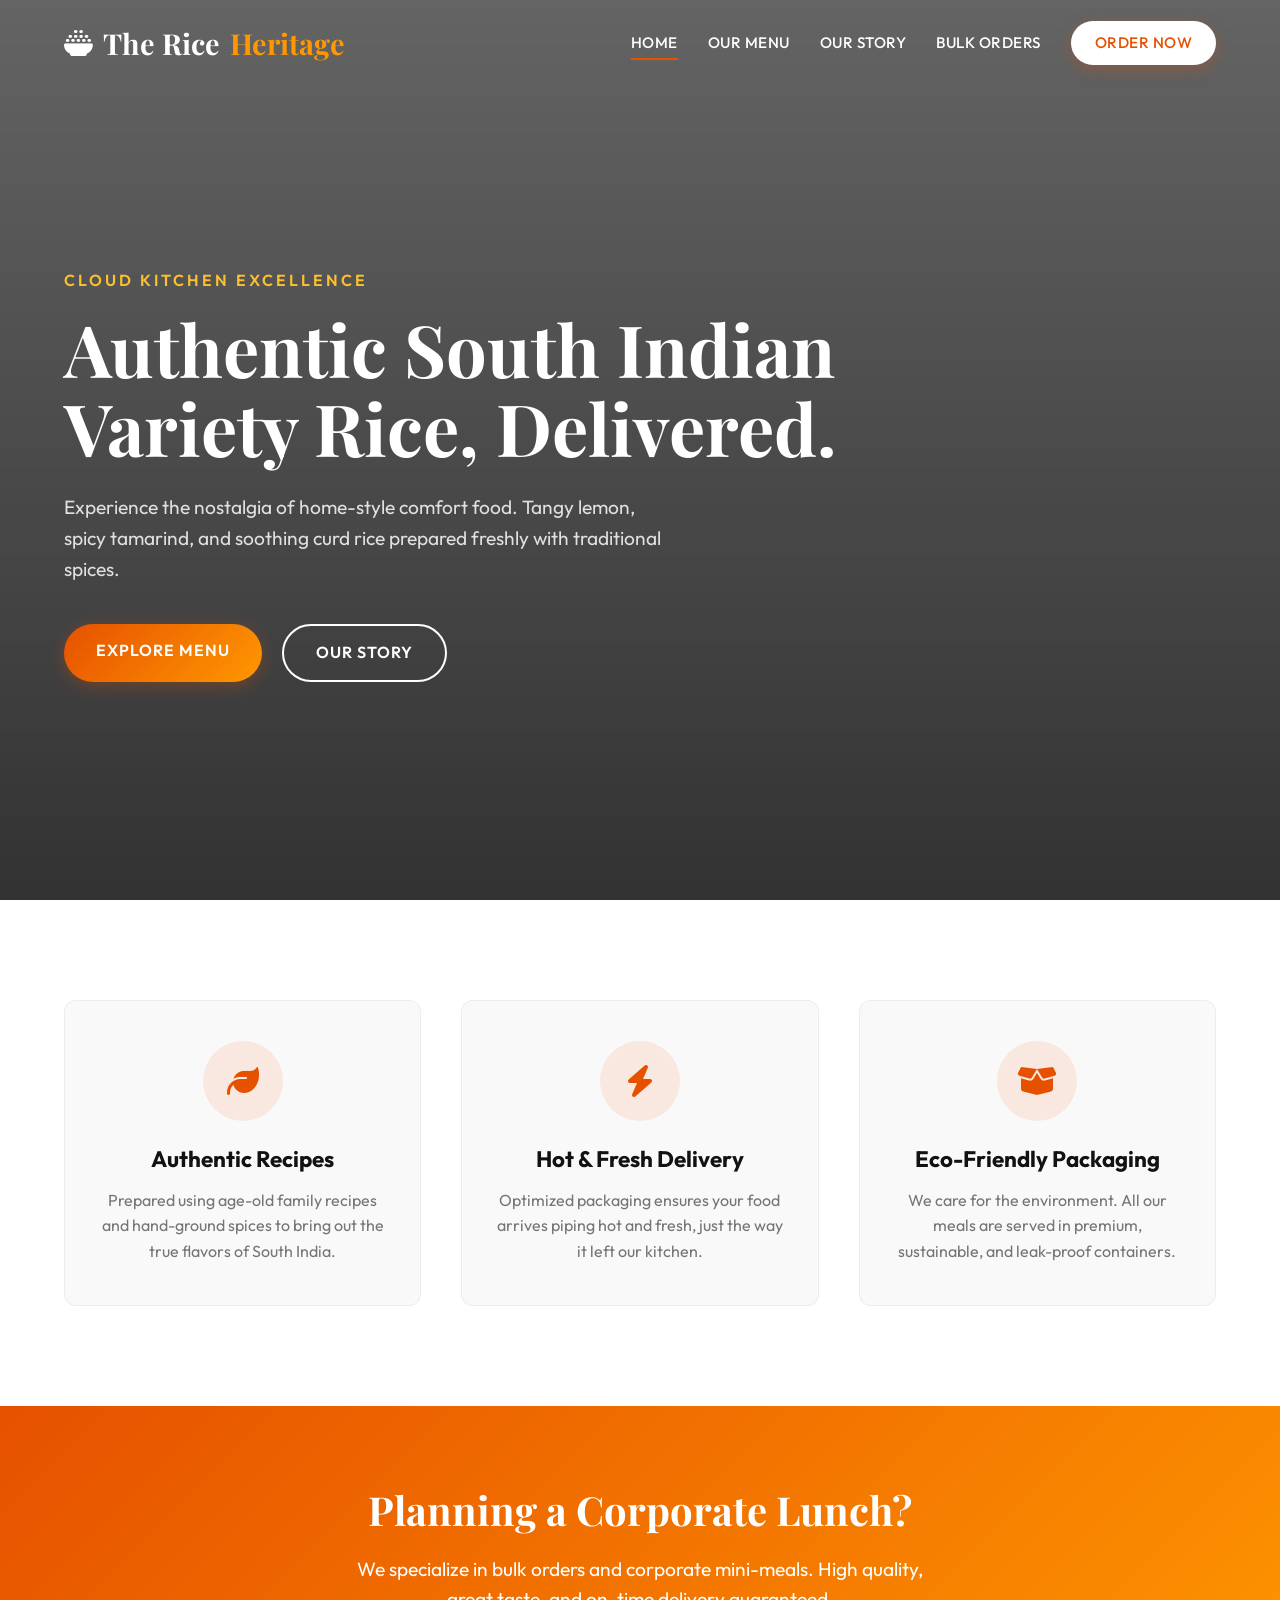
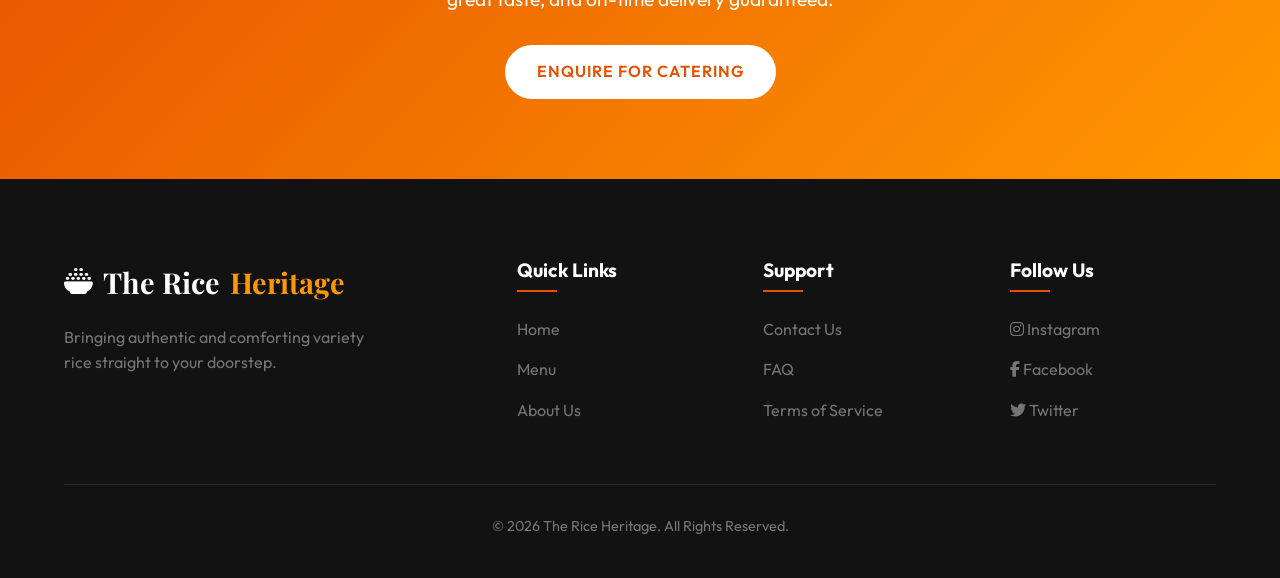
==== VarietyRice/index.html @ 0c96a44a "first commit" ====
<!DOCTYPE html>
<html lang="en">
<head>
  <meta charset="UTF-8">
  <meta name="viewport" content="width=device-width, initial-scale=1.0">
  <title>The Rice Heritage | Authentic South Indian Variety Rice</title>
  <meta name="description" content="Premium, home-style South Indian variety rice delivered to your doorstep. Lemon, Tamarind, Curd rice and more.">
  <link rel="stylesheet" href="styles.css">
  <link rel="stylesheet" href="https://cdnjs.cloudflare.com/ajax/libs/font-awesome/6.4.0/css/all.min.css">
  <style>
    /* Page Specific Styles */
    .hero {
      min-height: 100vh;
      display: flex;
      align-items: center;
      position: relative;
      background-image: linear-gradient(rgba(0,0,0,0.6), rgba(0,0,0,0.8)), url('file:///C:/Users/jeein/.gemini/antigravity/brain/d72fa2c3-065e-4936-9f61-3ec3bd0325a1/variety_rice_hero_1773127442870.png');
      background-size: cover;
      background-position: center;
      background-attachment: fixed;
      color: var(--white);
      padding: 0 5%;
    }

    .hero-content {
      max-width: 800px;
      z-index: 2;
      margin-top: 50px;
    }

    .hero-subtitle {
      font-family: var(--font-sans);
      color: var(--secondary-color);
      letter-spacing: 3px;
      text-transform: uppercase;
      font-weight: 600;
      margin-bottom: 15px;
      display: inline-block;
    }

    .hero h1 {
      font-size: 4.5rem;
      color: var(--white);
      margin-bottom: 25px;
      line-height: 1.1;
    }

    .hero p {
      font-size: 1.2rem;
      color: #e0e0e0;
      margin-bottom: 40px;
      max-width: 600px;
    }

    .hero-buttons {
      display: flex;
      gap: 20px;
    }

    /* Features Section */
    .features {
      background-color: var(--white);
      display: grid;
      grid-template-columns: repeat(auto-fit, minmax(300px, 1fr));
      gap: 40px;
    }

    .feature-card {
      text-align: center;
      padding: 40px 30px;
      border-radius: 12px;
      background: var(--light-bg);
      transition: var(--transition);
      border: 1px solid rgba(0,0,0,0.05);
    }

    .feature-card:hover {
      transform: translateY(-10px);
      box-shadow: var(--shadow-md);
      border-color: var(--primary-color);
    }

    .feature-icon {
      width: 80px;
      height: 80px;
      background: rgba(230, 81, 0, 0.1);
      color: var(--primary-color);
      border-radius: 50%;
      display: flex;
      align-items: center;
      justify-content: center;
      font-size: 32px;
      margin: 0 auto 25px;
      transition: var(--transition);
    }

    .feature-card:hover .feature-icon {
      background: var(--primary-color);
      color: var(--white);
    }

    .feature-card h3 {
      font-family: var(--font-sans);
      font-size: 1.4rem;
      margin-bottom: 15px;
    }

    .feature-card p {
      color: var(--text-light);
    }

    /* Call to Action */
    .cta-section {
      background: linear-gradient(135deg, var(--primary-color), var(--primary-light));
      color: var(--white);
      text-align: center;
      padding: 80px 5%;
    }

    .cta-section h2 {
      color: var(--white);
      font-size: 2.5rem;
      margin-bottom: 20px;
    }

    .cta-section p {
      font-size: 1.2rem;
      margin-bottom: 30px;
      max-width: 600px;
      margin-left: auto;
      margin-right: auto;
    }

    .cta-section .btn {
      background: var(--white);
      color: var(--primary-color);
    }

    .cta-section .btn:hover {
      background: var(--dark-bg);
      color: var(--white);
      box-shadow: none;
    }

    @media (max-width: 768px) {
      .hero h1 { font-size: 3rem; }
      .hero-buttons { flex-direction: column; }
    }
  </style>
</head>
<body>

  <!-- Header -->
  <header>
    <a href="index.html" class="logo"><i class="fa-solid fa-bowl-rice"></i> The Rice <span>Heritage</span></a>
    
    <button class="mobile-menu-btn">
      <i class="fa-solid fa-bars"></i>
    </button>

    <nav class="nav-links">
      <a href="index.html">Home</a>
      <a href="menu.html">Our Menu</a>
      <a href="about.html">Our Story</a>
      <a href="contact.html">Bulk Orders</a>
      <a href="menu.html" class="btn btn-primary nav-btn">Order Now</a>
    </nav>
  </header>

  <!-- Hero Section -->
  <section class="hero reveal">
    <div class="hero-content">
      <span class="hero-subtitle animate-up delay-1">Cloud Kitchen Excellence</span>
      <h1 class="animate-up delay-2">Authentic South Indian Variety Rice, Delivered.</h1>
      <p class="animate-up delay-3">Experience the nostalgia of home-style comfort food. Tangy lemon, spicy tamarind, and soothing curd rice prepared freshly with traditional spices.</p>
      <div class="hero-buttons animate-up delay-3">
        <a href="menu.html" class="btn btn-primary">Explore Menu</a>
        <a href="about.html" class="btn btn-outline" style="color:var(--white); border-color:var(--white);">Our Story</a>
      </div>
    </div>
  </section>

  <!-- Features Section -->
  <section class="section-padding features">
    <div class="feature-card reveal delay-1">
      <div class="feature-icon"><i class="fa-solid fa-leaf"></i></div>
      <h3>Authentic Recipes</h3>
      <p>Prepared using age-old family recipes and hand-ground spices to bring out the true flavors of South India.</p>
    </div>
    <div class="feature-card reveal delay-2">
      <div class="feature-icon"><i class="fa-solid fa-bolt"></i></div>
      <h3>Hot & Fresh Delivery</h3>
      <p>Optimized packaging ensures your food arrives piping hot and fresh, just the way it left our kitchen.</p>
    </div>
    <div class="feature-card reveal delay-3">
      <div class="feature-icon"><i class="fa-solid fa-box-open"></i></div>
      <h3>Eco-Friendly Packaging</h3>
      <p>We care for the environment. All our meals are served in premium, sustainable, and leak-proof containers.</p>
    </div>
  </section>

  <!-- Call to Action -->
  <section class="cta-section reveal">
    <h2>Planning a Corporate Lunch?</h2>
    <p>We specialize in bulk orders and corporate mini-meals. High quality, great taste, and on-time delivery guaranteed.</p>
    <a href="contact.html" class="btn">Enquire For Catering</a>
  </section>

  <!-- Footer -->
  <footer>
    <div class="footer-grid">
      <div class="footer-brand">
        <a href="index.html" class="logo"><i class="fa-solid fa-bowl-rice"></i> The Rice <span>Heritage</span></a>
        <p>Bringing authentic and comforting variety rice straight to your doorstep.</p>
      </div>
      <div class="footer-col">
        <h4>Quick Links</h4>
        <ul>
          <li><a href="index.html">Home</a></li>
          <li><a href="menu.html">Menu</a></li>
          <li><a href="about.html">About Us</a></li>
        </ul>
      </div>
      <div class="footer-col">
        <h4>Support</h4>
        <ul>
          <li><a href="contact.html">Contact Us</a></li>
          <li><a href="#">FAQ</a></li>
          <li><a href="#">Terms of Service</a></li>
        </ul>
      </div>
      <div class="footer-col">
        <h4>Follow Us</h4>
        <ul>
          <li><a href="#"><i class="fa-brands fa-instagram"></i> Instagram</a></li>
          <li><a href="#"><i class="fa-brands fa-facebook-f"></i> Facebook</a></li>
          <li><a href="#"><i class="fa-brands fa-twitter"></i> Twitter</a></li>
        </ul>
      </div>
    </div>
    <div class="footer-bottom">
      <p>&copy; 2026 The Rice Heritage. All Rights Reserved.</p>
    </div>
  </footer>

  <script src="script.js"></script>
</body>
</html>
---- VarietyRice/styles.css ----
@import url('https://fonts.googleapis.com/css2?family=Outfit:wght@300;400;500;600;700&family=Playfair+Display:ital,wght@0,600;0,700;1,600&display=swap');

:root {
  --primary-color: #E65100; /* Deep Saffron/Orange */
  --primary-light: #FF9800; /* Bright Orange */
  --secondary-color: #FBC02D; /* Turmeric Yellow */
  --accent-green: #2E7D32; /* Coriander/Curry Leaf Green */
  --dark-bg: #121212;
  --dark-surface: #1E1E1E;
  --light-bg: #F9F9F9;
  --white: #FFFFFF;
  --text-main: #333333;
  --text-light: #757575;
  --text-inverse: #FFFFFF;
  --gold: #D4AF37;
  
  --font-sans: 'Outfit', sans-serif;
  --font-serif: 'Playfair Display', serif;
  
  --transition: all 0.3s cubic-bezier(0.25, 0.8, 0.25, 1);
  --shadow-sm: 0 4px 6px rgba(0,0,0,0.05);
  --shadow-md: 0 10px 20px rgba(0,0,0,0.08);
  --shadow-lg: 0 15px 30px rgba(230, 81, 0, 0.15);
}

* {
  margin: 0;
  padding: 0;
  box-sizing: border-box;
}

body {
  font-family: var(--font-sans);
  color: var(--text-main);
  background-color: var(--light-bg);
  line-height: 1.6;
  overflow-x: hidden;
}

h1, h2, h3, h4, h5, h6 {
  font-family: var(--font-serif);
  color: var(--dark-bg);
  line-height: 1.2;
}

a {
  text-decoration: none;
  color: inherit;
}

ul {
  list-style: none;
}

/* Typography Utilities */
.text-primary { color: var(--primary-color); }
.text-gold { color: var(--gold); }
.text-center { text-align: center; }

/* Buttons */
.btn {
  display: inline-block;
  padding: 14px 32px;
  border-radius: 50px;
  font-weight: 600;
  font-size: 1rem;
  cursor: pointer;
  transition: var(--transition);
  border: none;
  font-family: var(--font-sans);
  text-transform: uppercase;
  letter-spacing: 1px;
}

.btn-primary {
  background: linear-gradient(135deg, var(--primary-color), var(--primary-light));
  color: var(--white);
  box-shadow: 0 4px 15px rgba(230, 81, 0, 0.3);
}

.btn-primary:hover {
  transform: translateY(-3px);
  box-shadow: 0 8px 25px rgba(230, 81, 0, 0.4);
}

.btn-outline {
  background: transparent;
  color: var(--primary-color);
  border: 2px solid var(--primary-color);
}

.btn-outline:hover {
  background: var(--primary-color);
  color: var(--white);
}

/* Navbar */
header {
  position: fixed;
  top: 0;
  left: 0;
  width: 100%;
  padding: 20px 5%;
  display: flex;
  justify-content: space-between;
  align-items: center;
  z-index: 1000;
  transition: var(--transition);
}

header.scrolled {
  background-color: rgba(255, 255, 255, 0.95);
  backdrop-filter: blur(10px);
  padding: 15px 5%;
  box-shadow: var(--shadow-sm);
}

header.scrolled .logo,
header.scrolled .nav-links a {
  color: var(--dark-bg);
}

.logo {
  font-family: var(--font-serif);
  font-size: 1.8rem;
  font-weight: 700;
  color: var(--white);
  display: flex;
  align-items: center;
  gap: 10px;
}

.logo span {
  color: var(--primary-light);
}

header.scrolled .logo span {
  color: var(--primary-color);
}

.nav-links {
  display: flex;
  gap: 30px;
  align-items: center;
}

.nav-links a {
  color: var(--white);
  font-weight: 500;
  position: relative;
  font-size: 0.95rem;
  text-transform: uppercase;
  letter-spacing: 0.5px;
}

.nav-links a::after {
  content: '';
  position: absolute;
  bottom: -5px;
  left: 0;
  width: 0%;
  height: 2px;
  background-color: var(--primary-color);
  transition: var(--transition);
}

.nav-links a:hover::after,
.nav-links a.active::after {
  width: 100%;
}

.mobile-menu-btn {
  display: none;
  font-size: 24px;
  background: none;
  border: none;
  color: var(--white);
  cursor: pointer;
}

header.scrolled .mobile-menu-btn {
  color: var(--dark-bg);
}

.nav-btn {
  padding: 10px 24px;
  background: var(--white);
  color: var(--primary-color) !important;
  border-radius: 50px;
  font-weight: 600;
}

header.scrolled .nav-btn {
  background: var(--primary-color);
  color: var(--white) !important;
}

/* Footer */
footer {
  background-color: var(--dark-bg);
  color: var(--white);
  padding: 80px 5% 40px;
}

.footer-grid {
  display: grid;
  grid-template-columns: 2fr 1fr 1fr 1fr;
  gap: 40px;
  margin-bottom: 60px;
}

.footer-brand .logo {
  margin-bottom: 20px;
}

.footer-brand p {
  color: var(--text-light);
  max-width: 300px;
}

.footer-col h4 {
  color: var(--white);
  font-family: var(--font-sans);
  font-size: 1.2rem;
  margin-bottom: 25px;
  position: relative;
  padding-bottom: 10px;
}

.footer-col h4::after {
  content: '';
  position: absolute;
  bottom: 0;
  left: 0;
  width: 40px;
  height: 2px;
  background-color: var(--primary-color);
}

.footer-col ul {
  display: flex;
  flex-direction: column;
  gap: 15px;
}

.footer-col a {
  color: var(--text-light);
  transition: var(--transition);
}

.footer-col a:hover {
  color: var(--primary-color);
  padding-left: 5px;
}

.footer-bottom {
  text-align: center;
  padding-top: 30px;
  border-top: 1px solid rgba(255,255,255,0.1);
  color: var(--text-light);
  font-size: 0.9rem;
}

/* Utilities */
.section-padding {
  padding: 100px 5%;
}

.section-header {
  text-align: center;
  margin-bottom: 60px;
}

.section-subtitle {
  color: var(--primary-color);
  font-weight: 600;
  text-transform: uppercase;
  letter-spacing: 2px;
  display: block;
  margin-bottom: 10px;
  font-size: 0.9rem;
}

.section-title {
  font-size: 2.8rem;
}

/* Animations */
@keyframes fadeInUp {
  from {
    opacity: 0;
    transform: translateY(30px);
  }
  to {
    opacity: 1;
    transform: translateY(0);
  }
}

.animate-up {
  opacity: 0;
  animation: fadeInUp 0.8s ease forwards;
}

.delay-1 { animation-delay: 0.2s; }
.delay-2 { animation-delay: 0.4s; }
.delay-3 { animation-delay: 0.6s; }

/* Responsive */
@media (max-width: 992px) {
  .footer-grid {
    grid-template-columns: 1fr 1fr;
  }
}

@media (max-width: 768px) {
  .nav-links {
    position: fixed;
    top: 0;
    right: -100%;
    width: 250px;
    height: 100vh;
    background-color: var(--white);
    flex-direction: column;
    justify-content: center;
    box-shadow: var(--shadow-lg);
    transition: 0.4s ease;
  }
  
  .nav-links.active {
    right: 0;
  }
  
  .nav-links a {
    color: var(--dark-bg);
  }
  
  .mobile-menu-btn {
    display: block;
    z-index: 1001;
  }
  
  .mobile-menu-btn.active {
    color: var(--dark-bg);
  }
  
  .footer-grid {
    grid-template-columns: 1fr;
    text-align: center;
  }
  
  .footer-col h4::after {
    left: 50%;
    transform: translateX(-50%);
  }
  
  .footer-brand p {
    margin: 0 auto;
  }
}
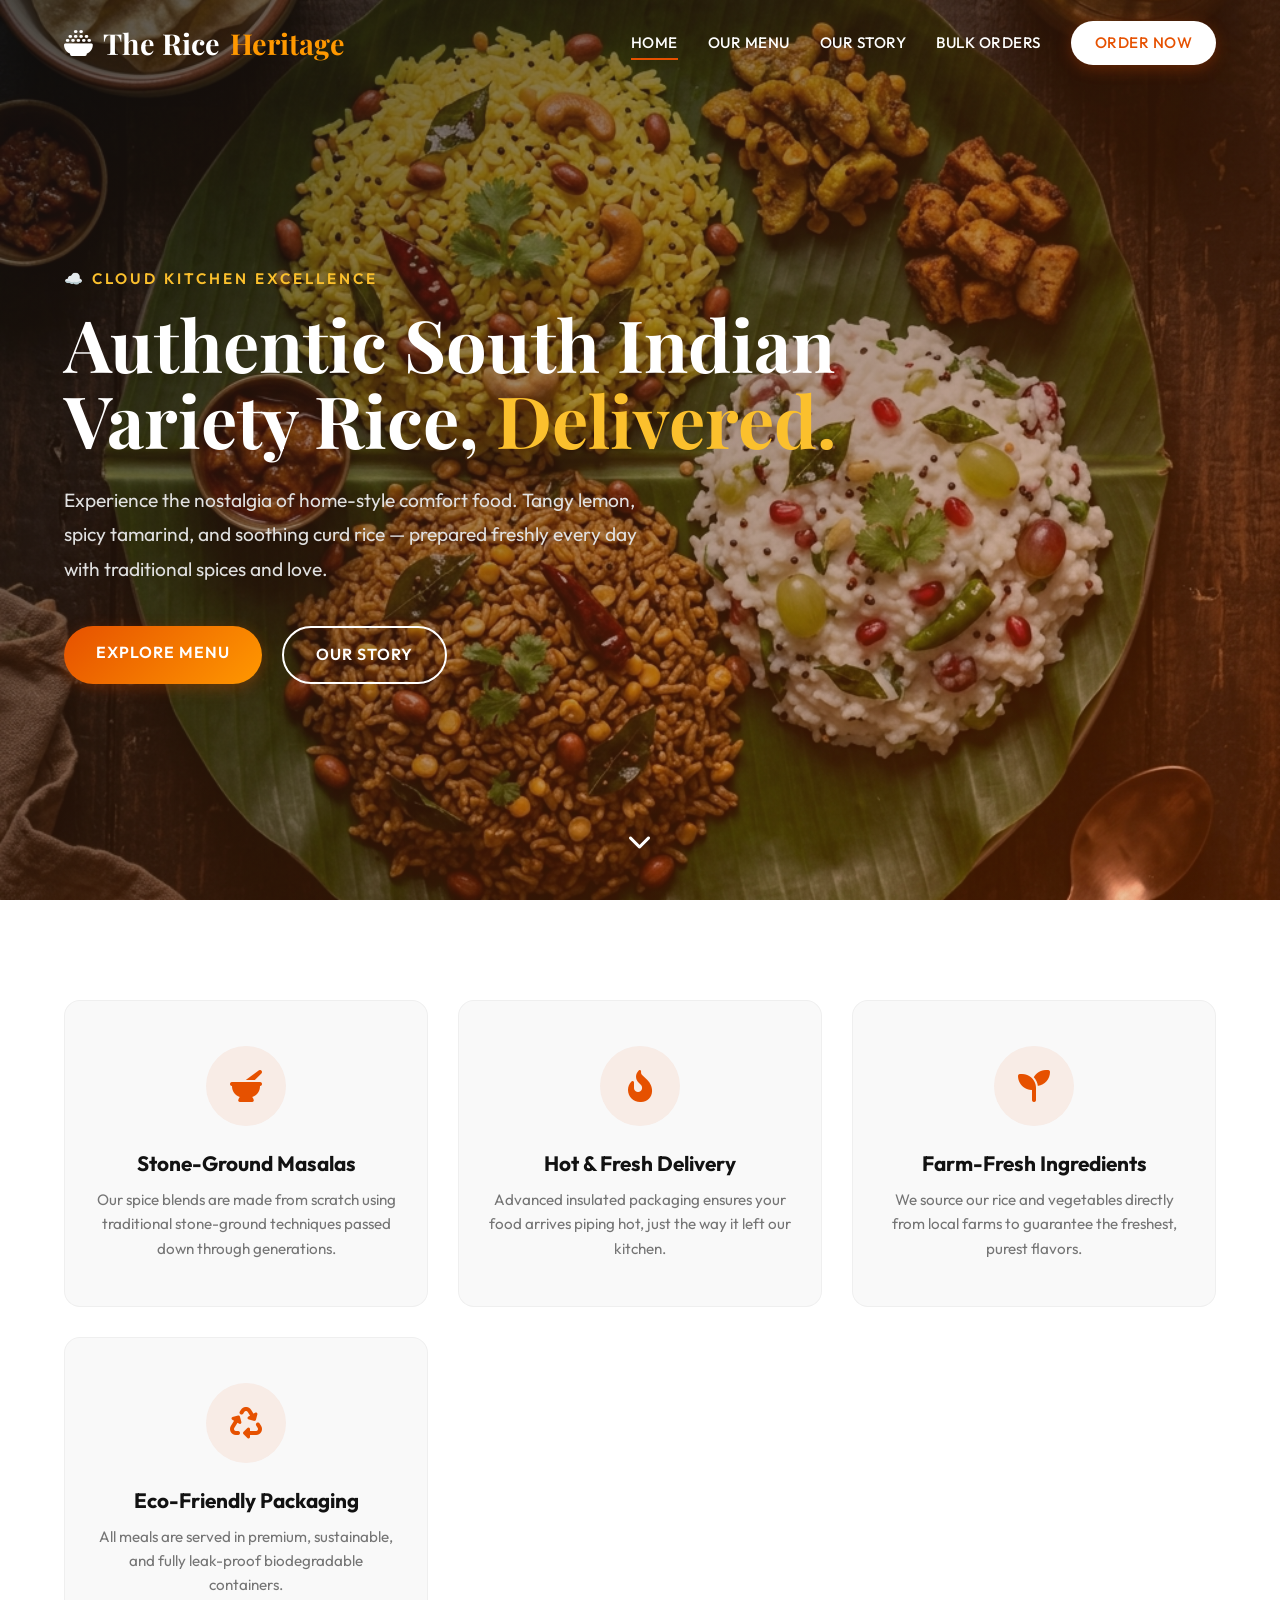
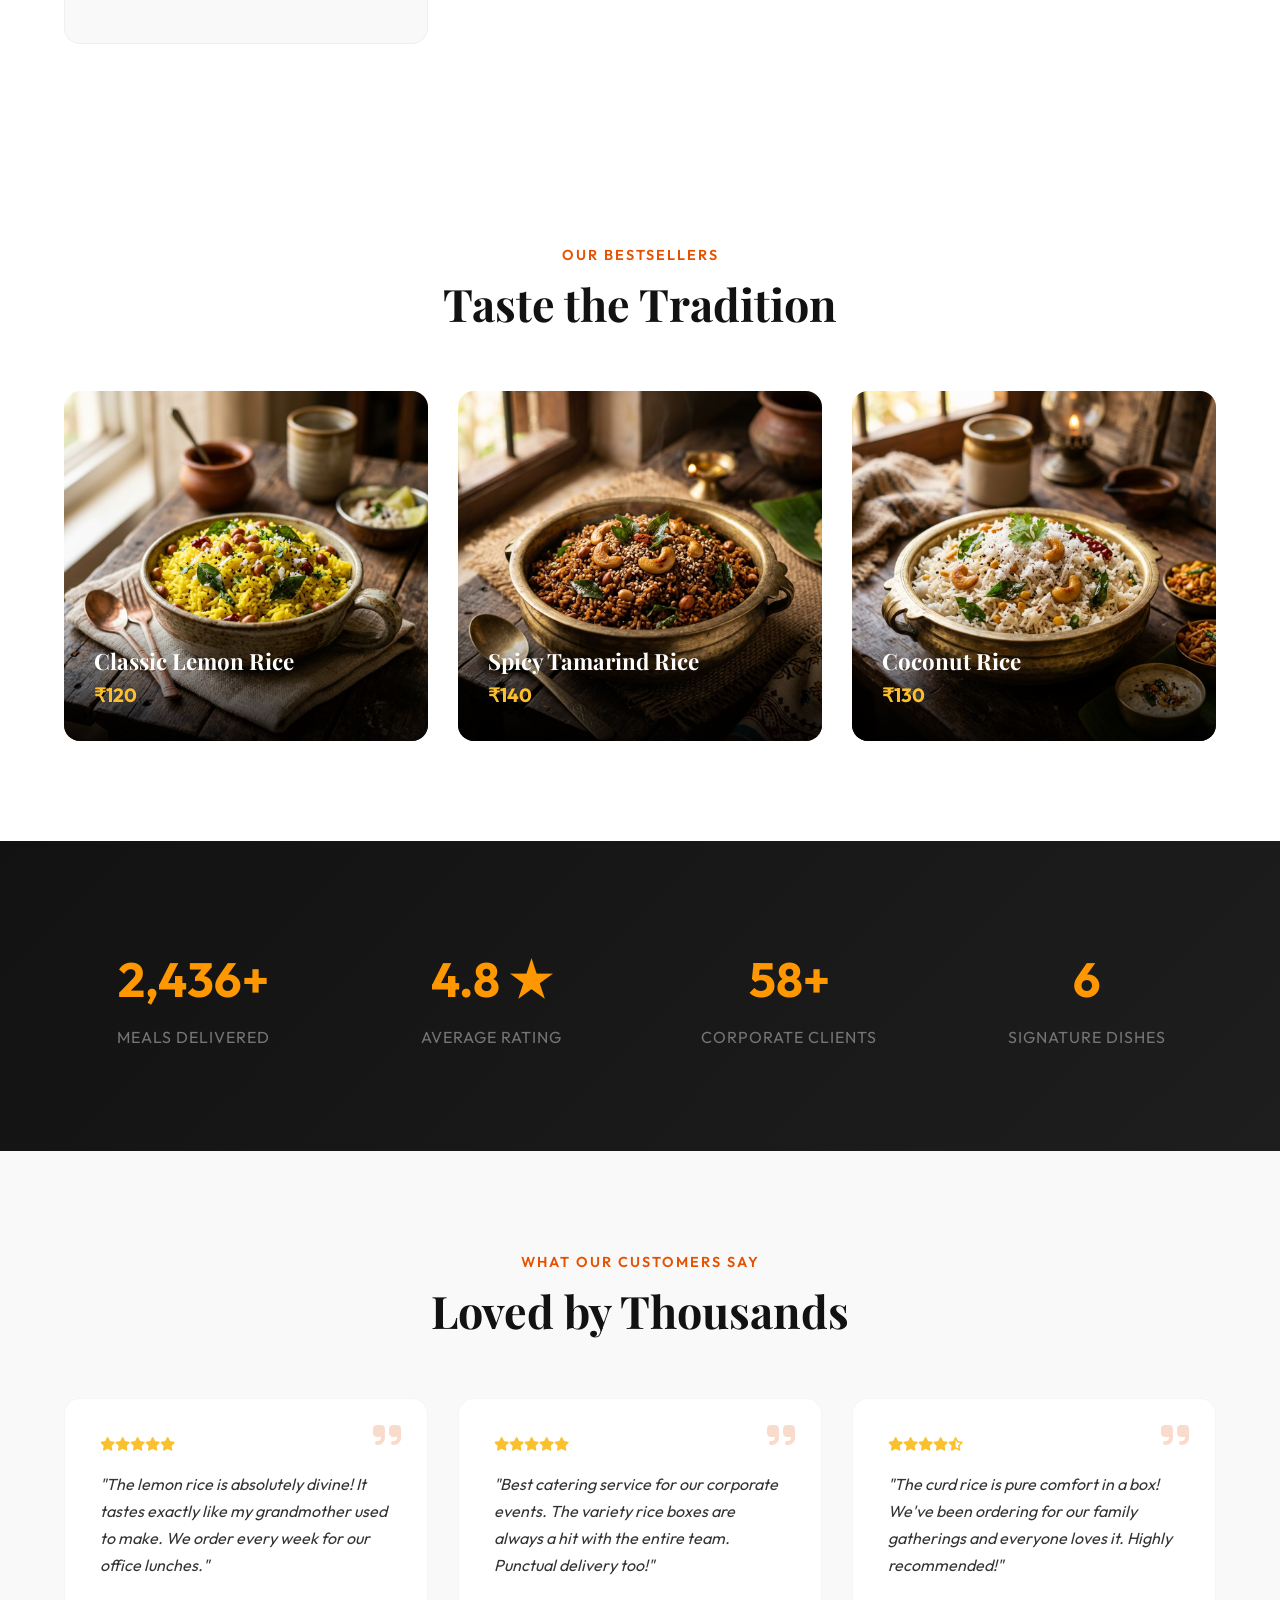
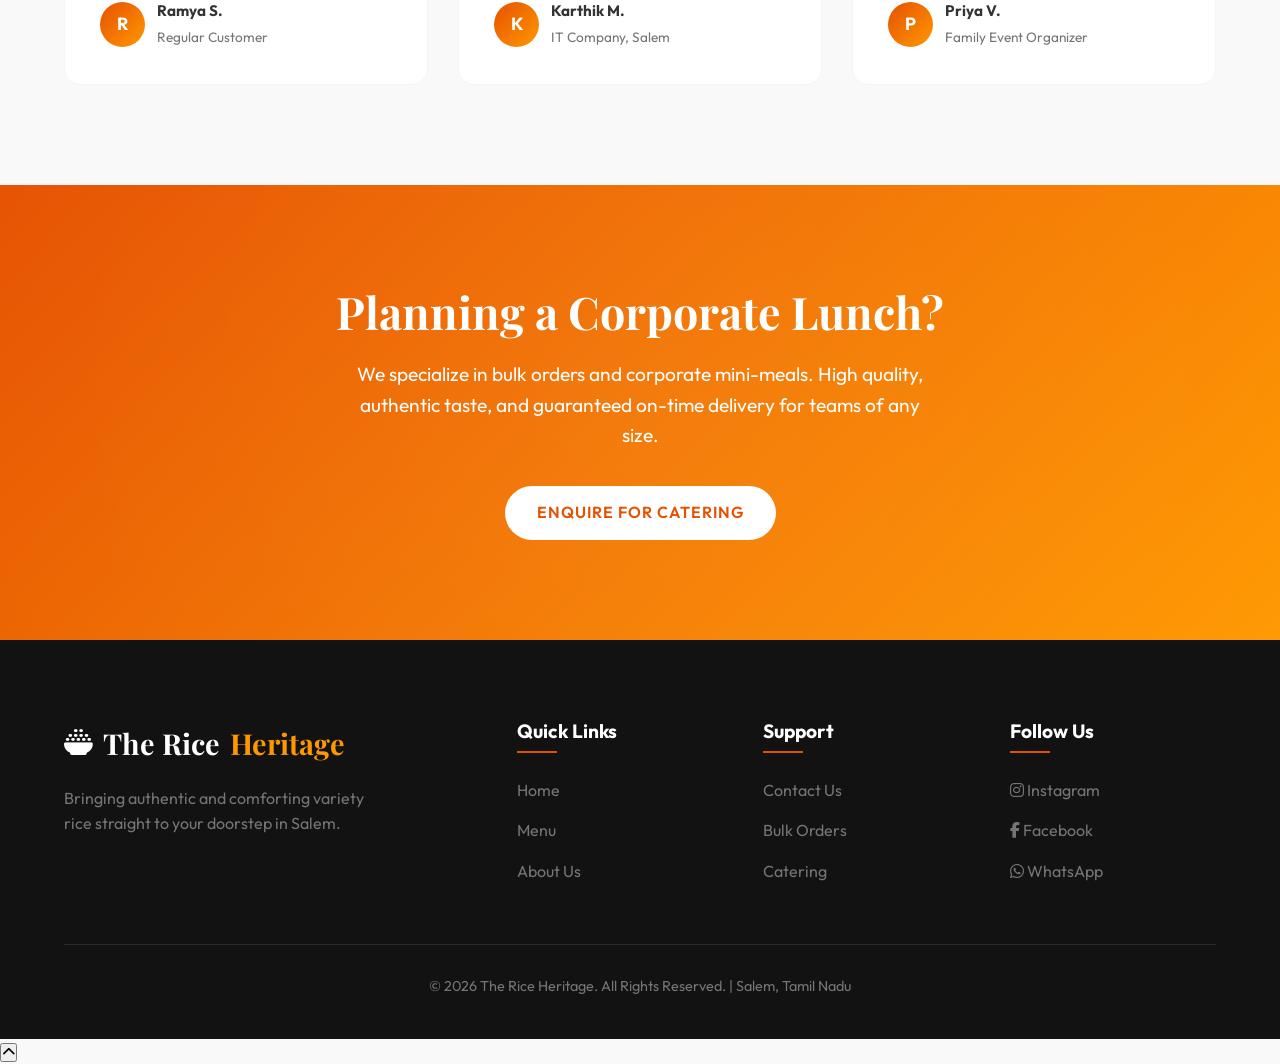
==== commit 3ce7ed87: "🚀 Major website enhancement - hosting ready - Enhanced all 4 pages with rich content, SEO meta tags," ====
--- a/VarietyRice/index.html
+++ b/VarietyRice/index.html
@@ -3,31 +3,32 @@
 <head>
   <meta charset="UTF-8">
   <meta name="viewport" content="width=device-width, initial-scale=1.0">
-  <title>The Rice Heritage | Authentic South Indian Variety Rice</title>
-  <meta name="description" content="Premium, home-style South Indian variety rice delivered to your doorstep. Lemon, Tamarind, Curd rice and more.">
+  <title>The Rice Heritage | Authentic South Indian Variety Rice in Salem</title>
+  <meta name="description" content="Premium, home-style South Indian variety rice delivered fresh to your doorstep in Salem. Lemon, Tamarind, Curd, Coconut, and Tomato rice. Order on Zomato & Swiggy.">
+  <meta name="keywords" content="variety rice, South Indian food, lemon rice, tamarind rice, curd rice, cloud kitchen Salem, food delivery Salem">
+  <meta name="author" content="The Rice Heritage">
+  <meta property="og:title" content="The Rice Heritage | Authentic South Indian Variety Rice">
+  <meta property="og:description" content="Premium cloud kitchen serving authentic South Indian variety rice in Salem. Order now on Zomato & Swiggy.">
+  <meta property="og:image" content="images/hero.png">
+  <meta property="og:type" content="website">
+  <meta name="twitter:card" content="summary_large_image">
+  <link rel="icon" type="image/svg+xml" href="data:image/svg+xml,<svg xmlns='http://www.w3.org/2000/svg' viewBox='0 0 100 100'><text y='0.9em' font-size='90'>🍚</text></svg>">
   <link rel="stylesheet" href="styles.css">
   <link rel="stylesheet" href="https://cdnjs.cloudflare.com/ajax/libs/font-awesome/6.4.0/css/all.min.css">
   <style>
-    /* Page Specific Styles */
     .hero {
       min-height: 100vh;
       display: flex;
       align-items: center;
       position: relative;
-      background-image: linear-gradient(rgba(0,0,0,0.6), rgba(0,0,0,0.8)), url('file:///C:/Users/jeein/.gemini/antigravity/brain/d72fa2c3-065e-4936-9f61-3ec3bd0325a1/variety_rice_hero_1773127442870.png');
+      background-image: linear-gradient(135deg, rgba(18,18,18,0.7), rgba(230,81,0,0.3)), url('images/hero.png');
       background-size: cover;
       background-position: center;
       background-attachment: fixed;
       color: var(--white);
       padding: 0 5%;
     }
-
-    .hero-content {
-      max-width: 800px;
-      z-index: 2;
-      margin-top: 50px;
-    }
-
+    .hero-content { max-width: 800px; z-index: 2; margin-top: 50px; }
     .hero-subtitle {
       font-family: var(--font-sans);
       color: var(--secondary-color);
@@ -36,106 +37,206 @@
       font-weight: 600;
       margin-bottom: 15px;
       display: inline-block;
-    }
-
-    .hero h1 {
-      font-size: 4.5rem;
-      color: var(--white);
-      margin-bottom: 25px;
-      line-height: 1.1;
-    }
-
-    .hero p {
-      font-size: 1.2rem;
-      color: #e0e0e0;
-      margin-bottom: 40px;
-      max-width: 600px;
-    }
-
-    .hero-buttons {
-      display: flex;
-      gap: 20px;
-    }
-
-    /* Features Section */
+      font-size: 0.95rem;
+    }
+    .hero h1 { font-size: 4.5rem; color: var(--white); margin-bottom: 25px; line-height: 1.05; }
+    .hero h1 .highlight { color: var(--secondary-color); }
+    .hero p { font-size: 1.2rem; color: #e0e0e0; margin-bottom: 40px; max-width: 600px; line-height: 1.8; }
+    .hero-buttons { display: flex; gap: 20px; flex-wrap: wrap; }
+    .hero-scroll {
+      position: absolute;
+      bottom: 40px;
+      left: 50%;
+      transform: translateX(-50%);
+      color: var(--white);
+      font-size: 1.5rem;
+      animation: bounce 2s infinite;
+    }
+    @keyframes bounce {
+      0%, 20%, 50%, 80%, 100% { transform: translateX(-50%) translateY(0); }
+      40% { transform: translateX(-50%) translateY(-12px); }
+      60% { transform: translateX(-50%) translateY(-6px); }
+    }
+
+    /* Features */
     .features {
       background-color: var(--white);
       display: grid;
-      grid-template-columns: repeat(auto-fit, minmax(300px, 1fr));
-      gap: 40px;
-    }
-
+      grid-template-columns: repeat(auto-fit, minmax(280px, 1fr));
+      gap: 30px;
+    }
     .feature-card {
       text-align: center;
-      padding: 40px 30px;
-      border-radius: 12px;
+      padding: 45px 30px;
+      border-radius: 16px;
       background: var(--light-bg);
       transition: var(--transition);
-      border: 1px solid rgba(0,0,0,0.05);
-    }
-
+      border: 1px solid rgba(0,0,0,0.04);
+    }
     .feature-card:hover {
       transform: translateY(-10px);
       box-shadow: var(--shadow-md);
       border-color: var(--primary-color);
     }
-
     .feature-icon {
-      width: 80px;
-      height: 80px;
-      background: rgba(230, 81, 0, 0.1);
+      width: 80px; height: 80px;
+      background: rgba(230, 81, 0, 0.08);
       color: var(--primary-color);
       border-radius: 50%;
-      display: flex;
-      align-items: center;
-      justify-content: center;
+      display: flex; align-items: center; justify-content: center;
       font-size: 32px;
       margin: 0 auto 25px;
       transition: var(--transition);
     }
-
     .feature-card:hover .feature-icon {
       background: var(--primary-color);
       color: var(--white);
-    }
-
-    .feature-card h3 {
+      transform: scale(1.1);
+    }
+    .feature-card h3 { font-family: var(--font-sans); font-size: 1.3rem; margin-bottom: 12px; }
+    .feature-card p { color: var(--text-light); font-size: 0.95rem; }
+
+    /* Popular Dishes */
+    .popular-preview { background: var(--white); }
+    .popular-grid {
+      display: grid;
+      grid-template-columns: repeat(auto-fit, minmax(300px, 1fr));
+      gap: 30px;
+    }
+    .popular-card {
+      border-radius: 16px;
+      overflow: hidden;
+      position: relative;
+      height: 350px;
+      cursor: pointer;
+      display: block;
+    }
+    .popular-card img {
+      width: 100%; height: 100%;
+      object-fit: cover;
+      transition: transform 0.5s ease;
+    }
+    .popular-card:hover img { transform: scale(1.08); }
+    .popular-overlay {
+      position: absolute;
+      bottom: 0; left: 0; right: 0;
+      background: linear-gradient(transparent, rgba(0,0,0,0.85));
+      padding: 30px;
+      color: var(--white);
+    }
+    .popular-overlay h3 { color: var(--white); font-size: 1.4rem; margin-bottom: 5px; }
+    .popular-overlay .price {
+      color: var(--secondary-color);
+      font-weight: 700;
+      font-size: 1.2rem;
+    }
+
+    /* Stats */
+    .stats {
+      background: linear-gradient(135deg, var(--dark-bg), var(--dark-surface));
+      color: var(--white);
+    }
+    .stats-grid {
+      display: grid;
+      grid-template-columns: repeat(auto-fit, minmax(200px, 1fr));
+      gap: 40px;
+      text-align: center;
+    }
+    .stat-item .stat-number {
+      font-size: 3rem;
+      font-weight: 700;
+      color: var(--primary-light);
       font-family: var(--font-sans);
-      font-size: 1.4rem;
-      margin-bottom: 15px;
-    }
-
-    .feature-card p {
+    }
+    .stat-item .stat-label {
       color: var(--text-light);
-    }
-
-    /* Call to Action */
+      margin-top: 8px;
+      font-size: 1rem;
+      text-transform: uppercase;
+      letter-spacing: 1px;
+    }
+
+    /* Testimonials */
+    .testimonials { background: var(--light-bg); }
+    .testimonial-grid {
+      display: grid;
+      grid-template-columns: repeat(auto-fit, minmax(320px, 1fr));
+      gap: 30px;
+    }
+    .testimonial-card {
+      background: var(--white);
+      padding: 35px;
+      border-radius: 16px;
+      border: 1px solid rgba(0,0,0,0.04);
+      transition: var(--transition);
+      position: relative;
+    }
+    .testimonial-card:hover {
+      box-shadow: var(--shadow-md);
+      transform: translateY(-5px);
+    }
+    .testimonial-card .quote-icon {
+      color: var(--primary-color);
+      font-size: 2rem;
+      opacity: 0.2;
+      position: absolute;
+      top: 20px; right: 25px;
+    }
+    .testimonial-card p {
+      color: var(--text-main);
+      font-style: italic;
+      margin-bottom: 20px;
+      line-height: 1.7;
+    }
+    .testimonial-author {
+      display: flex;
+      align-items: center;
+      gap: 12px;
+    }
+    .author-avatar {
+      width: 45px; height: 45px;
+      border-radius: 50%;
+      background: linear-gradient(135deg, var(--primary-color), var(--primary-light));
+      display: flex; align-items: center; justify-content: center;
+      color: var(--white);
+      font-weight: 700;
+      font-size: 1.1rem;
+    }
+    .author-info strong { display: block; font-size: 0.95rem; }
+    .author-info span { color: var(--text-light); font-size: 0.85rem; }
+    .stars { color: var(--secondary-color); font-size: 0.85rem; margin-bottom: 15px; }
+
+    /* CTA */
     .cta-section {
       background: linear-gradient(135deg, var(--primary-color), var(--primary-light));
       color: var(--white);
       text-align: center;
-      padding: 80px 5%;
-    }
-
-    .cta-section h2 {
-      color: var(--white);
-      font-size: 2.5rem;
-      margin-bottom: 20px;
-    }
-
+      padding: 100px 5%;
+      position: relative;
+      overflow: hidden;
+    }
+    .cta-section::before {
+      content: '';
+      position: absolute;
+      top: -50%; left: -50%;
+      width: 200%; height: 200%;
+      background: radial-gradient(circle, rgba(255,255,255,0.05) 0%, transparent 70%);
+      animation: rotateBg 20s linear infinite;
+    }
+    @keyframes rotateBg { from { transform: rotate(0deg); } to { transform: rotate(360deg); } }
+    .cta-section h2 { color: var(--white); font-size: 2.8rem; margin-bottom: 20px; position: relative; }
     .cta-section p {
       font-size: 1.2rem;
-      margin-bottom: 30px;
+      margin-bottom: 35px;
       max-width: 600px;
-      margin-left: auto;
-      margin-right: auto;
-    }
-
+      margin-left: auto; margin-right: auto;
+      position: relative;
+    }
     .cta-section .btn {
       background: var(--white);
       color: var(--primary-color);
-    }
-
+      position: relative;
+    }
     .cta-section .btn:hover {
       background: var(--dark-bg);
       color: var(--white);
@@ -143,22 +244,23 @@
     }
 
     @media (max-width: 768px) {
-      .hero h1 { font-size: 3rem; }
+      .hero h1 { font-size: 2.8rem; }
       .hero-buttons { flex-direction: column; }
+      .popular-card { height: 280px; }
+      .stat-item .stat-number { font-size: 2.2rem; }
+      .cta-section h2 { font-size: 2rem; }
     }
   </style>
 </head>
 <body>
 
   <!-- Header -->
-  <header>
+  <header id="main-header">
     <a href="index.html" class="logo"><i class="fa-solid fa-bowl-rice"></i> The Rice <span>Heritage</span></a>
-    
-    <button class="mobile-menu-btn">
+    <button class="mobile-menu-btn" aria-label="Toggle navigation menu">
       <i class="fa-solid fa-bars"></i>
     </button>
-
-    <nav class="nav-links">
+    <nav class="nav-links" role="navigation">
       <a href="index.html">Home</a>
       <a href="menu.html">Our Menu</a>
       <a href="about.html">Our Story</a>
@@ -168,41 +270,146 @@
   </header>
 
   <!-- Hero Section -->
-  <section class="hero reveal">
+  <section class="hero" id="home">
     <div class="hero-content">
-      <span class="hero-subtitle animate-up delay-1">Cloud Kitchen Excellence</span>
-      <h1 class="animate-up delay-2">Authentic South Indian Variety Rice, Delivered.</h1>
-      <p class="animate-up delay-3">Experience the nostalgia of home-style comfort food. Tangy lemon, spicy tamarind, and soothing curd rice prepared freshly with traditional spices.</p>
+      <span class="hero-subtitle animate-up delay-1">☁️ Cloud Kitchen Excellence</span>
+      <h1 class="animate-up delay-2">Authentic South Indian<br>Variety Rice, <span class="highlight">Delivered.</span></h1>
+      <p class="animate-up delay-3">Experience the nostalgia of home-style comfort food. Tangy lemon, spicy tamarind, and soothing curd rice — prepared freshly every day with traditional spices and love.</p>
       <div class="hero-buttons animate-up delay-3">
         <a href="menu.html" class="btn btn-primary">Explore Menu</a>
         <a href="about.html" class="btn btn-outline" style="color:var(--white); border-color:var(--white);">Our Story</a>
       </div>
     </div>
-  </section>
-
-  <!-- Features Section -->
-  <section class="section-padding features">
+    <a href="#why-us" class="hero-scroll" aria-label="Scroll down"><i class="fa-solid fa-chevron-down"></i></a>
+  </section>
+
+  <!-- Why Choose Us -->
+  <section class="section-padding features" id="why-us">
     <div class="feature-card reveal delay-1">
-      <div class="feature-icon"><i class="fa-solid fa-leaf"></i></div>
-      <h3>Authentic Recipes</h3>
-      <p>Prepared using age-old family recipes and hand-ground spices to bring out the true flavors of South India.</p>
+      <div class="feature-icon"><i class="fa-solid fa-mortar-pestle"></i></div>
+      <h3>Stone-Ground Masalas</h3>
+      <p>Our spice blends are made from scratch using traditional stone-ground techniques passed down through generations.</p>
     </div>
     <div class="feature-card reveal delay-2">
-      <div class="feature-icon"><i class="fa-solid fa-bolt"></i></div>
+      <div class="feature-icon"><i class="fa-solid fa-fire-flame-curved"></i></div>
       <h3>Hot & Fresh Delivery</h3>
-      <p>Optimized packaging ensures your food arrives piping hot and fresh, just the way it left our kitchen.</p>
+      <p>Advanced insulated packaging ensures your food arrives piping hot, just the way it left our kitchen.</p>
     </div>
     <div class="feature-card reveal delay-3">
-      <div class="feature-icon"><i class="fa-solid fa-box-open"></i></div>
+      <div class="feature-icon"><i class="fa-solid fa-seedling"></i></div>
+      <h3>Farm-Fresh Ingredients</h3>
+      <p>We source our rice and vegetables directly from local farms to guarantee the freshest, purest flavors.</p>
+    </div>
+    <div class="feature-card reveal delay-4">
+      <div class="feature-icon"><i class="fa-solid fa-recycle"></i></div>
       <h3>Eco-Friendly Packaging</h3>
-      <p>We care for the environment. All our meals are served in premium, sustainable, and leak-proof containers.</p>
+      <p>All meals are served in premium, sustainable, and fully leak-proof biodegradable containers.</p>
+    </div>
+  </section>
+
+  <!-- Popular Dishes -->
+  <section class="section-padding popular-preview">
+    <div class="section-header">
+      <span class="section-subtitle">Our Bestsellers</span>
+      <h2 class="section-title">Taste the Tradition</h2>
+    </div>
+    <div class="popular-grid">
+      <a href="menu.html" class="popular-card reveal delay-1">
+        <img src="images/lemon-rice.png" alt="Classic Lemon Rice" loading="lazy">
+        <div class="popular-overlay">
+          <h3>Classic Lemon Rice</h3>
+          <span class="price">₹120</span>
+        </div>
+      </a>
+      <a href="menu.html" class="popular-card reveal delay-2">
+        <img src="images/tamarind-rice.png" alt="Spicy Tamarind Rice" loading="lazy">
+        <div class="popular-overlay">
+          <h3>Spicy Tamarind Rice</h3>
+          <span class="price">₹140</span>
+        </div>
+      </a>
+      <a href="menu.html" class="popular-card reveal delay-3">
+        <img src="images/coconut-rice.png" alt="Coconut Rice" loading="lazy">
+        <div class="popular-overlay">
+          <h3>Coconut Rice</h3>
+          <span class="price">₹130</span>
+        </div>
+      </a>
+    </div>
+  </section>
+
+  <!-- Stats -->
+  <section class="section-padding stats reveal">
+    <div class="stats-grid">
+      <div class="stat-item">
+        <div class="stat-number" data-count="5000" data-suffix="+">0</div>
+        <div class="stat-label">Meals Delivered</div>
+      </div>
+      <div class="stat-item">
+        <div class="stat-number" data-count="4" data-suffix=".8 ★">0</div>
+        <div class="stat-label">Average Rating</div>
+      </div>
+      <div class="stat-item">
+        <div class="stat-number" data-count="100" data-suffix="+">0</div>
+        <div class="stat-label">Corporate Clients</div>
+      </div>
+      <div class="stat-item">
+        <div class="stat-number" data-count="6" data-suffix="">0</div>
+        <div class="stat-label">Signature Dishes</div>
+      </div>
+    </div>
+  </section>
+
+  <!-- Testimonials -->
+  <section class="section-padding testimonials">
+    <div class="section-header">
+      <span class="section-subtitle">What Our Customers Say</span>
+      <h2 class="section-title">Loved by Thousands</h2>
+    </div>
+    <div class="testimonial-grid">
+      <div class="testimonial-card reveal delay-1">
+        <i class="fa-solid fa-quote-right quote-icon"></i>
+        <div class="stars"><i class="fa-solid fa-star"></i><i class="fa-solid fa-star"></i><i class="fa-solid fa-star"></i><i class="fa-solid fa-star"></i><i class="fa-solid fa-star"></i></div>
+        <p>"The lemon rice is absolutely divine! It tastes exactly like my grandmother used to make. We order every week for our office lunches."</p>
+        <div class="testimonial-author">
+          <div class="author-avatar">R</div>
+          <div class="author-info">
+            <strong>Ramya S.</strong>
+            <span>Regular Customer</span>
+          </div>
+        </div>
+      </div>
+      <div class="testimonial-card reveal delay-2">
+        <i class="fa-solid fa-quote-right quote-icon"></i>
+        <div class="stars"><i class="fa-solid fa-star"></i><i class="fa-solid fa-star"></i><i class="fa-solid fa-star"></i><i class="fa-solid fa-star"></i><i class="fa-solid fa-star"></i></div>
+        <p>"Best catering service for our corporate events. The variety rice boxes are always a hit with the entire team. Punctual delivery too!"</p>
+        <div class="testimonial-author">
+          <div class="author-avatar">K</div>
+          <div class="author-info">
+            <strong>Karthik M.</strong>
+            <span>IT Company, Salem</span>
+          </div>
+        </div>
+      </div>
+      <div class="testimonial-card reveal delay-3">
+        <i class="fa-solid fa-quote-right quote-icon"></i>
+        <div class="stars"><i class="fa-solid fa-star"></i><i class="fa-solid fa-star"></i><i class="fa-solid fa-star"></i><i class="fa-solid fa-star"></i><i class="fa-solid fa-star-half-stroke"></i></div>
+        <p>"The curd rice is pure comfort in a box! We've been ordering for our family gatherings and everyone loves it. Highly recommended!"</p>
+        <div class="testimonial-author">
+          <div class="author-avatar">P</div>
+          <div class="author-info">
+            <strong>Priya V.</strong>
+            <span>Family Event Organizer</span>
+          </div>
+        </div>
+      </div>
     </div>
   </section>
 
   <!-- Call to Action -->
   <section class="cta-section reveal">
     <h2>Planning a Corporate Lunch?</h2>
-    <p>We specialize in bulk orders and corporate mini-meals. High quality, great taste, and on-time delivery guaranteed.</p>
+    <p>We specialize in bulk orders and corporate mini-meals. High quality, authentic taste, and guaranteed on-time delivery for teams of any size.</p>
     <a href="contact.html" class="btn">Enquire For Catering</a>
   </section>
 
@@ -211,7 +418,7 @@
     <div class="footer-grid">
       <div class="footer-brand">
         <a href="index.html" class="logo"><i class="fa-solid fa-bowl-rice"></i> The Rice <span>Heritage</span></a>
-        <p>Bringing authentic and comforting variety rice straight to your doorstep.</p>
+        <p>Bringing authentic and comforting variety rice straight to your doorstep in Salem.</p>
       </div>
       <div class="footer-col">
         <h4>Quick Links</h4>
@@ -225,8 +432,8 @@
         <h4>Support</h4>
         <ul>
           <li><a href="contact.html">Contact Us</a></li>
-          <li><a href="#">FAQ</a></li>
-          <li><a href="#">Terms of Service</a></li>
+          <li><a href="contact.html">Bulk Orders</a></li>
+          <li><a href="contact.html">Catering</a></li>
         </ul>
       </div>
       <div class="footer-col">
@@ -234,15 +441,16 @@
         <ul>
           <li><a href="#"><i class="fa-brands fa-instagram"></i> Instagram</a></li>
           <li><a href="#"><i class="fa-brands fa-facebook-f"></i> Facebook</a></li>
-          <li><a href="#"><i class="fa-brands fa-twitter"></i> Twitter</a></li>
+          <li><a href="#"><i class="fa-brands fa-whatsapp"></i> WhatsApp</a></li>
         </ul>
       </div>
     </div>
     <div class="footer-bottom">
-      <p>&copy; 2026 The Rice Heritage. All Rights Reserved.</p>
+      <p>&copy; 2026 The Rice Heritage. All Rights Reserved. | Salem, Tamil Nadu</p>
     </div>
   </footer>
 
+  <button class="scroll-top" aria-label="Scroll to top"><i class="fa-solid fa-chevron-up"></i></button>
   <script src="script.js"></script>
 </body>
 </html>
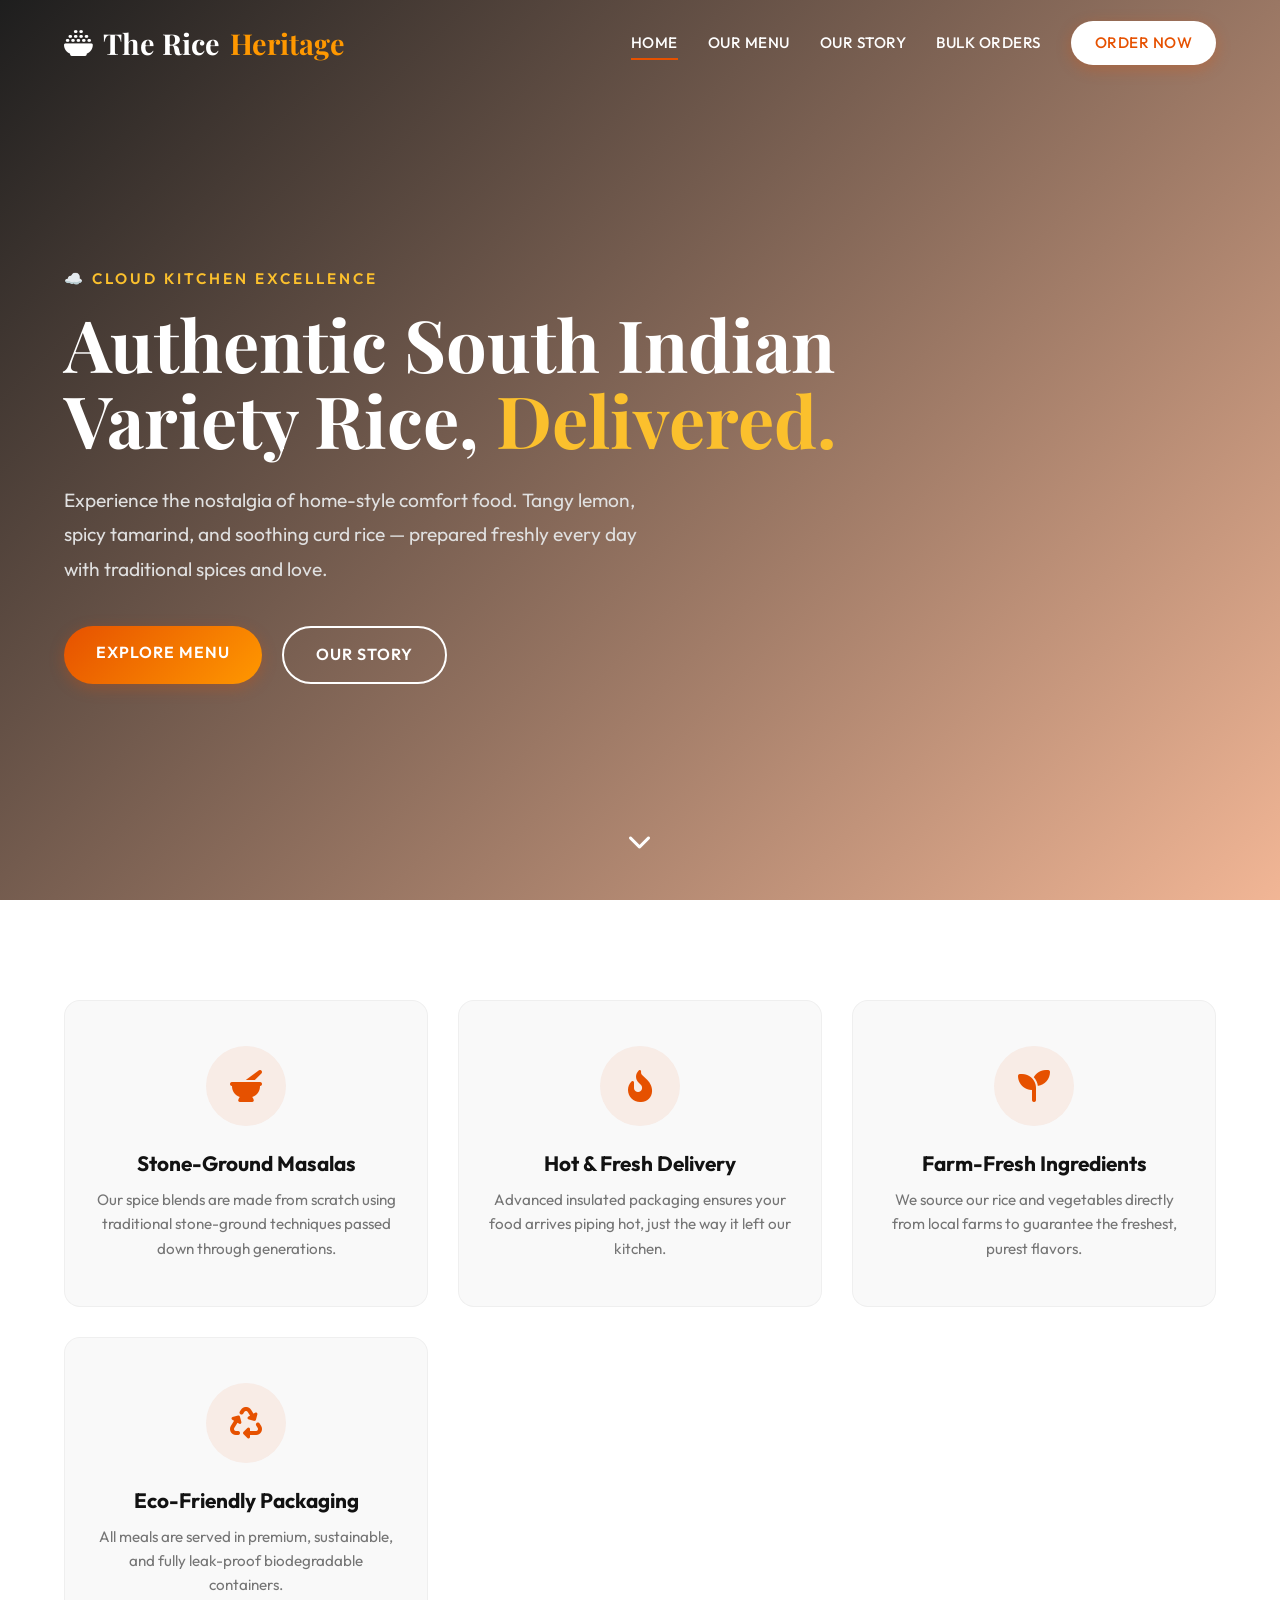
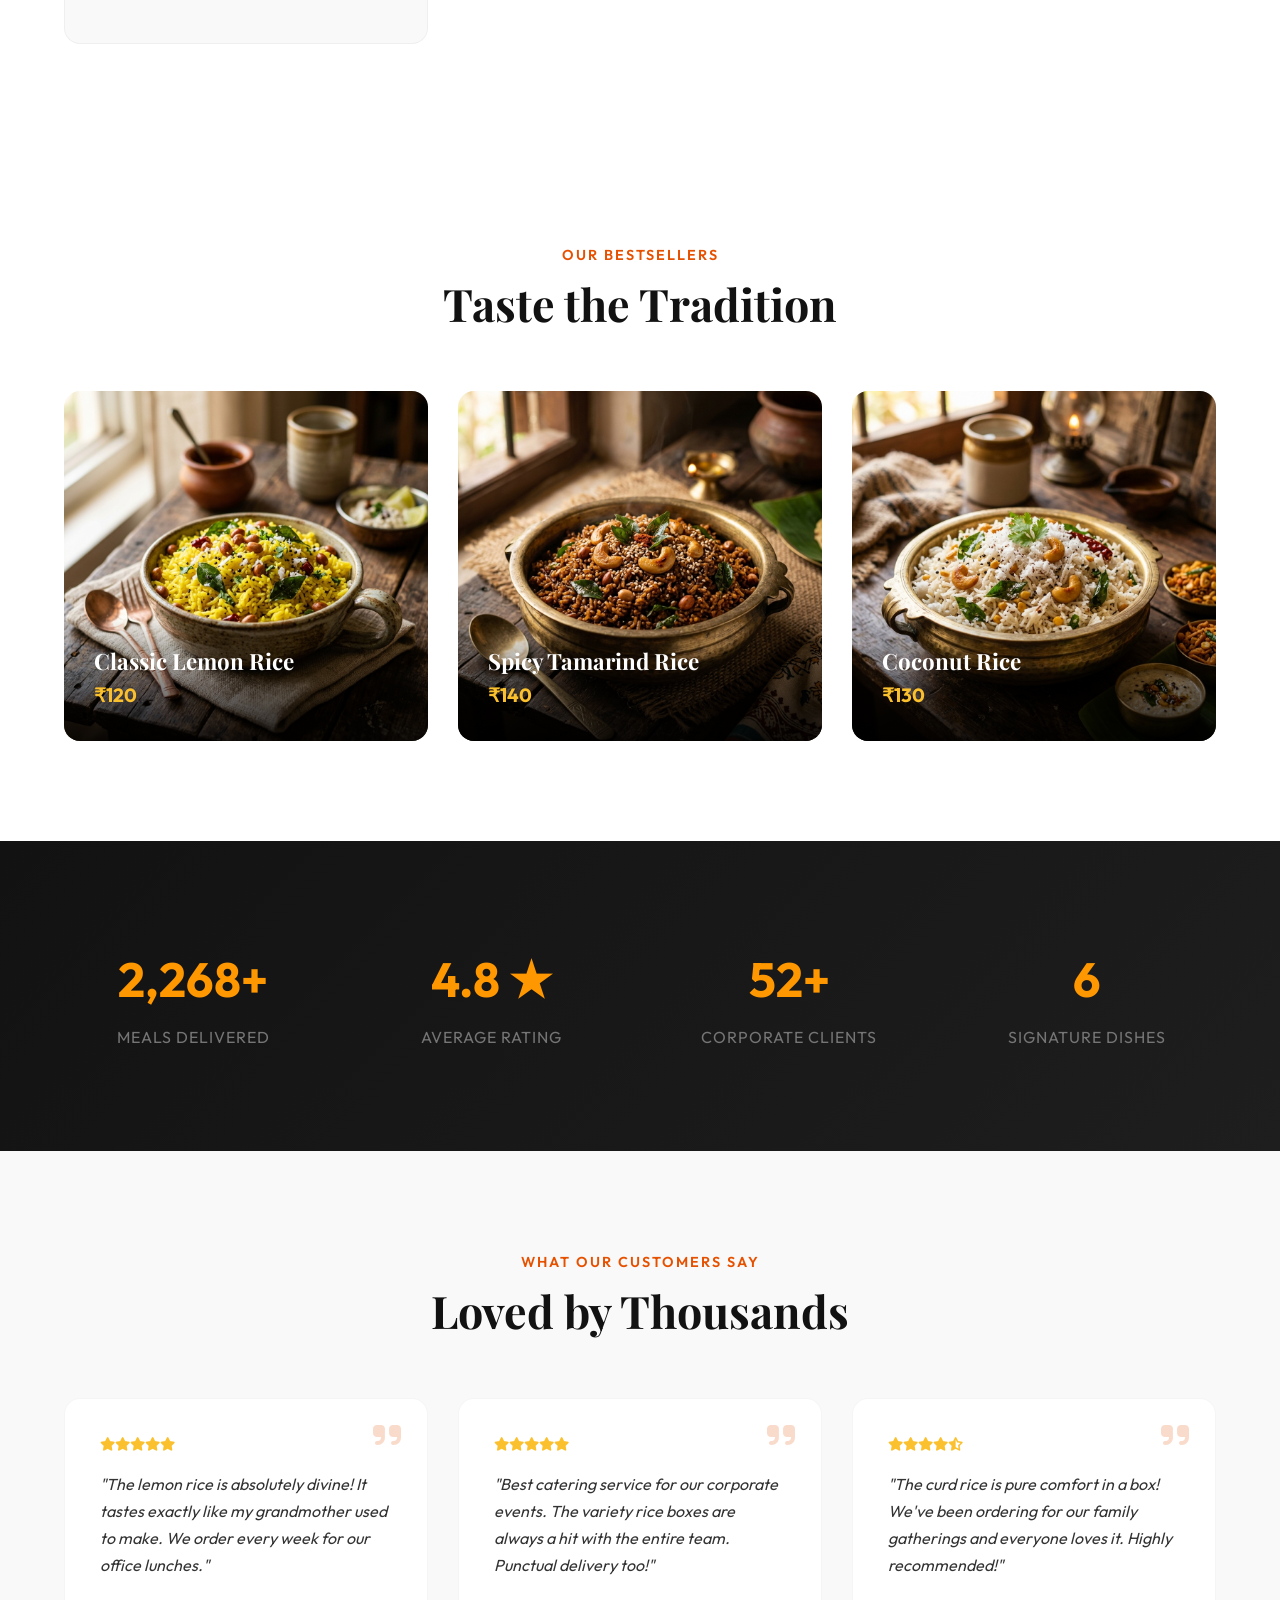
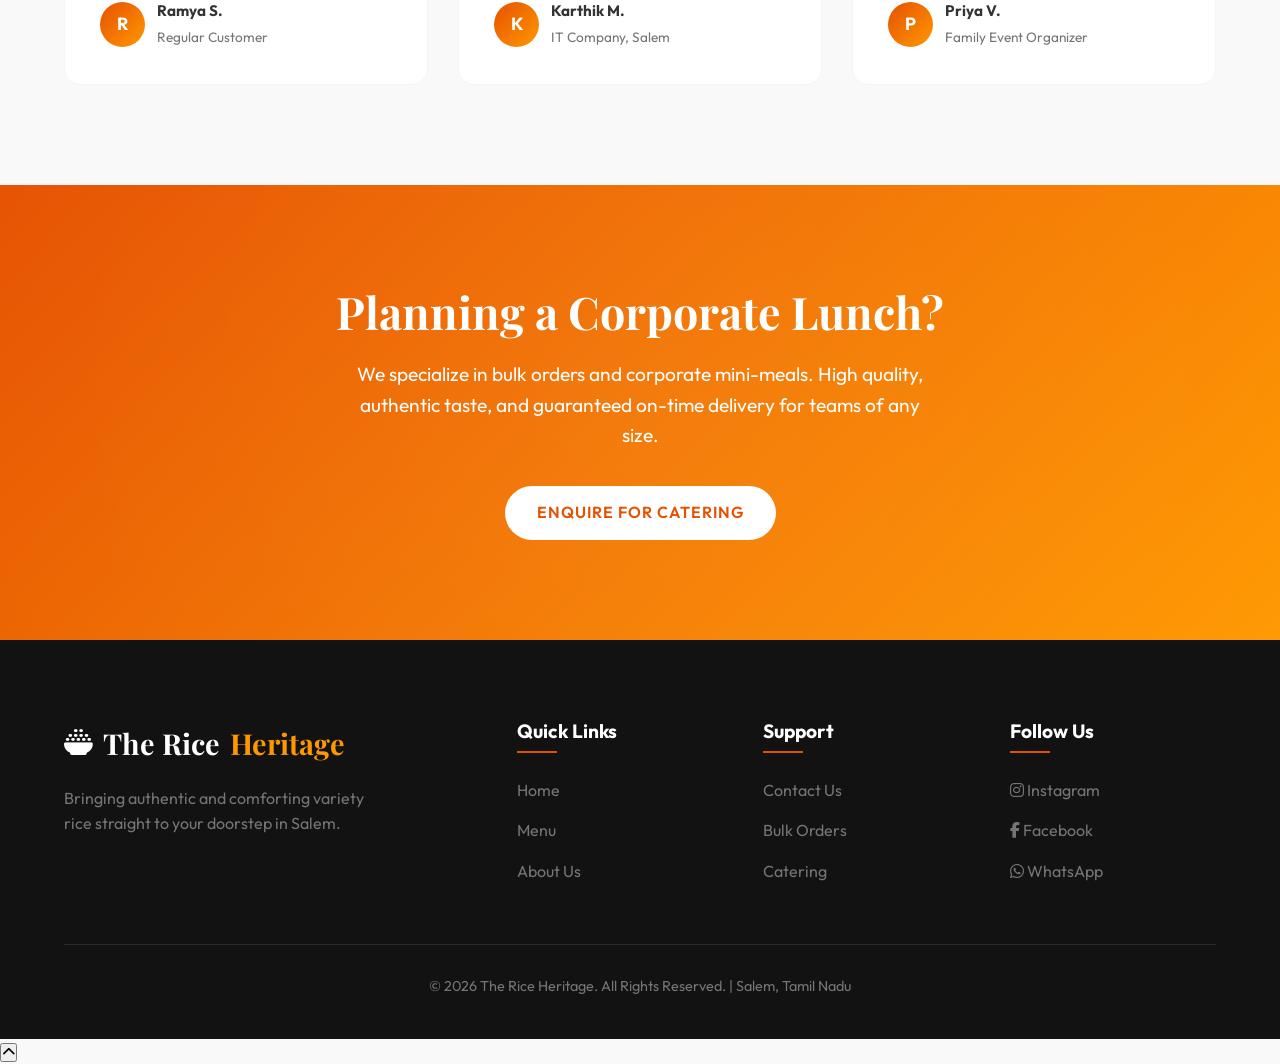
==== commit 13c263e5: "Remove hero background image on home page Co-Authored-By: Claude Opus 4.6 <noreply@anthropic.com>" ====
--- a/VarietyRice/index.html
+++ b/VarietyRice/index.html
@@ -21,7 +21,7 @@
       display: flex;
       align-items: center;
       position: relative;
-      background-image: linear-gradient(135deg, rgba(18,18,18,0.7), rgba(230,81,0,0.3)), url('images/hero.png');
+      background-image: linear-gradient(135deg, rgba(18,18,18,0.95), rgba(230,81,0,0.4));
       background-size: cover;
       background-position: center;
       background-attachment: fixed;
